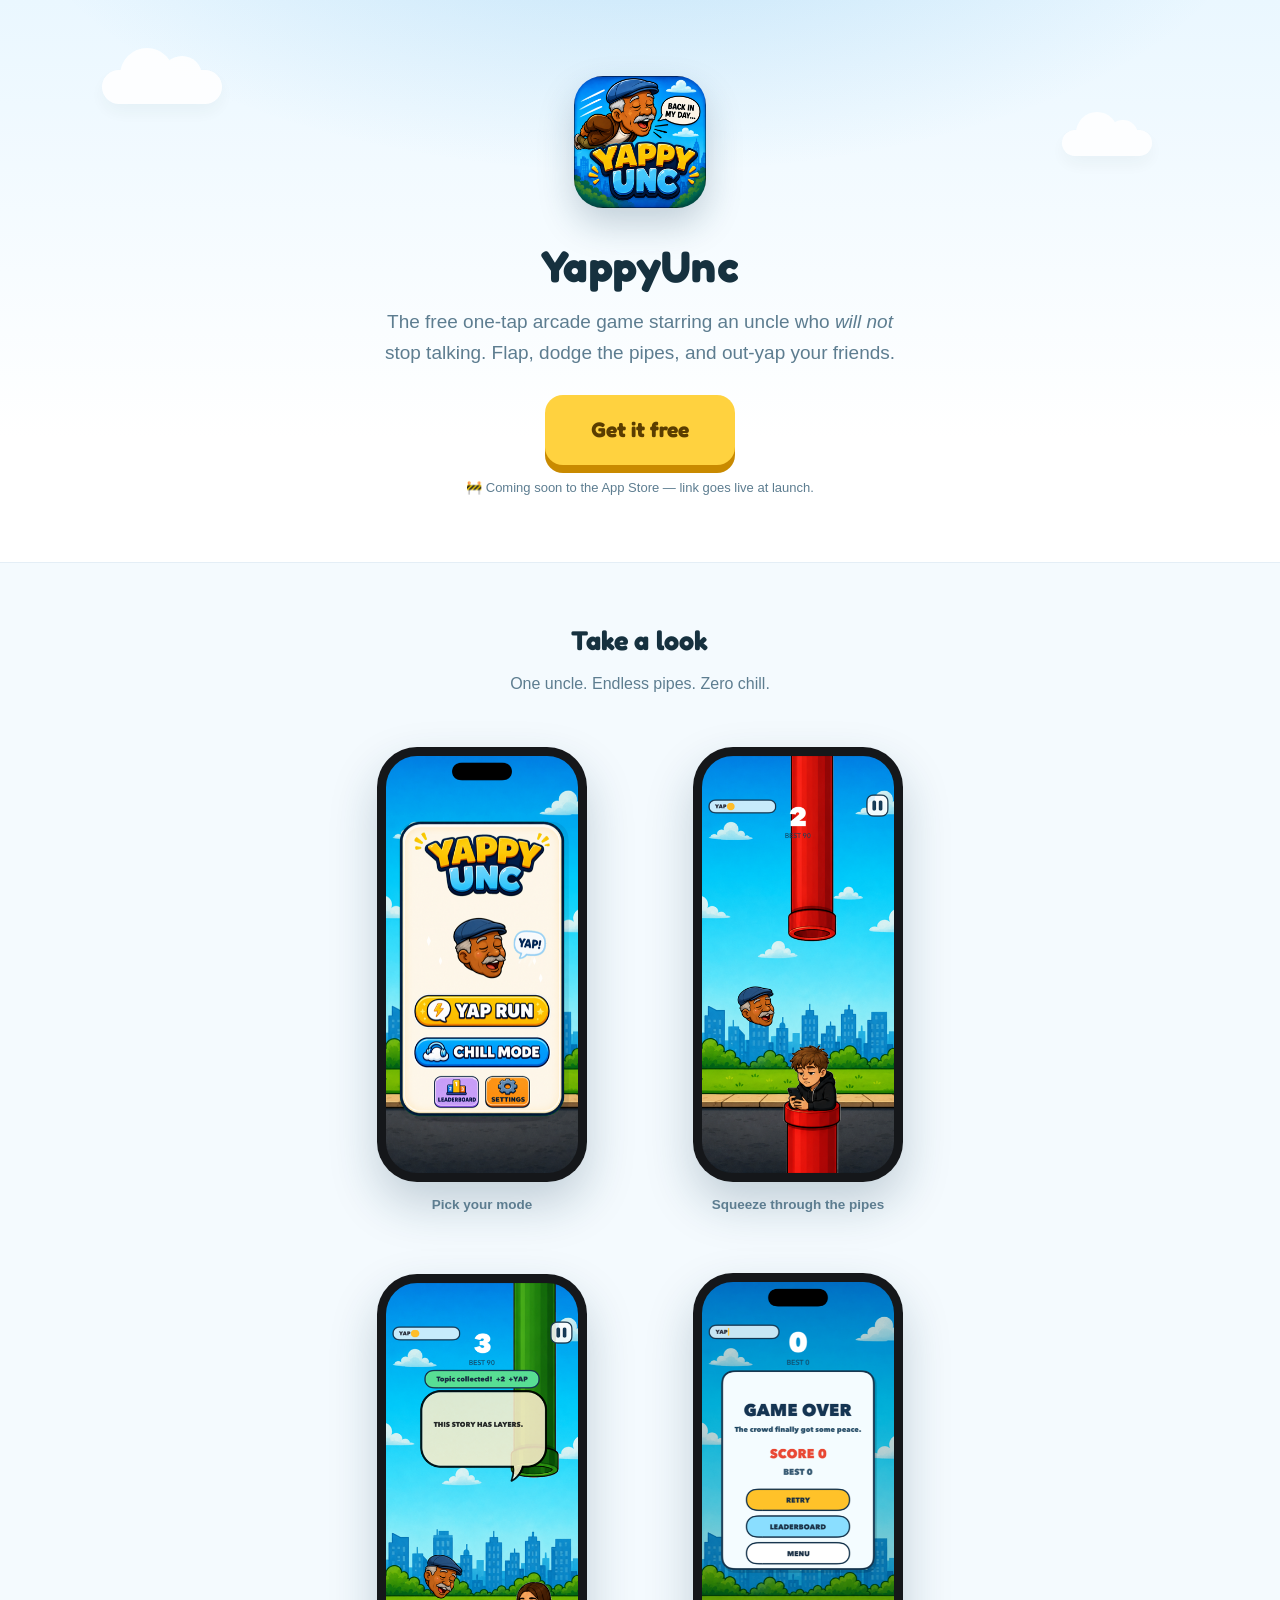
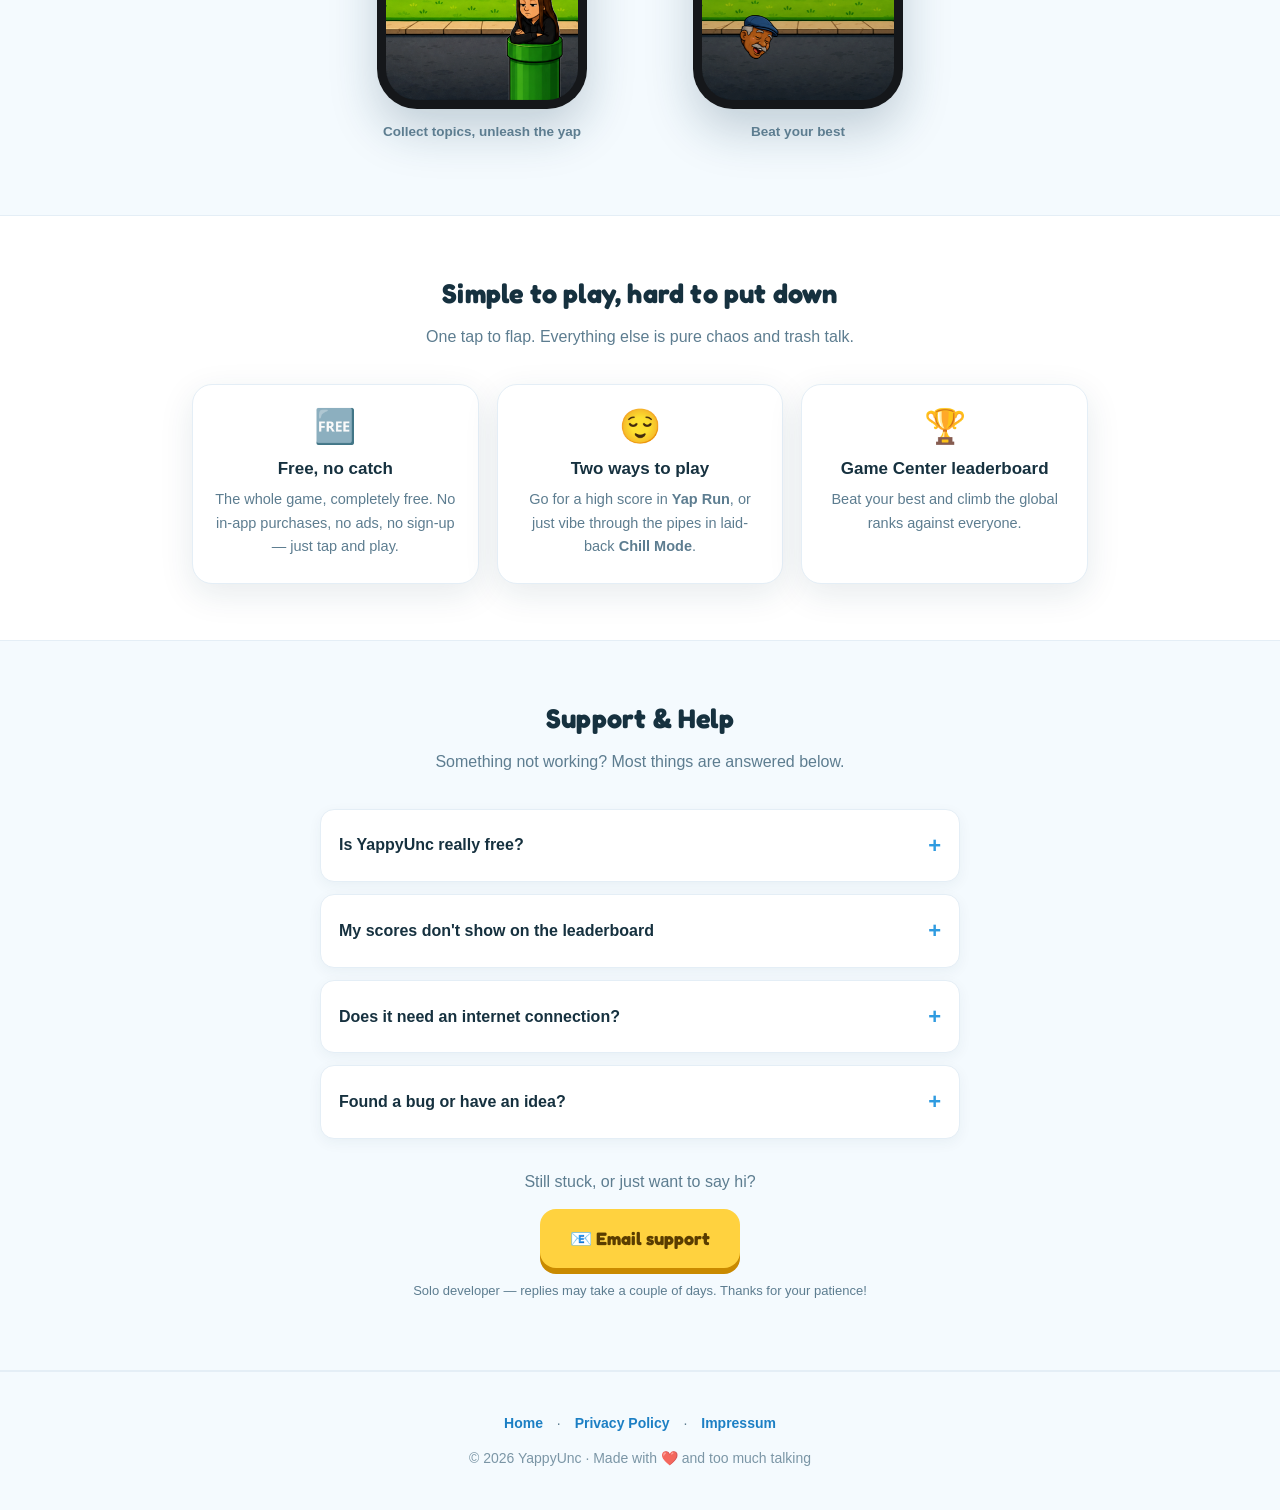
==== index.html @ 66b4a99d "Initial commit: YappyUnc support & landing site" ====
<!DOCTYPE html>
<html lang="en">
<head>
  <meta charset="utf-8">
  <meta name="viewport" content="width=device-width, initial-scale=1">
  <title>YappyUnc — the yapping-uncle flap game</title>
  <meta name="description" content="YappyUnc is a free, cheeky one-tap arcade game starring an uncle who just won't stop talking. Flap, dodge the pipes, and climb the Game Center leaderboard.">
  <link rel="stylesheet" href="style.css">
</head>
<body>

  <!-- ===== Hero ===== -->
  <header class="hero">
    <div class="cloud c1"></div>
    <div class="cloud c2"></div>

    <div class="hero-icon-scene">
      <div class="hero-icon" id="heroIcon">
        <img src="assets/icon.png" alt="YappyUnc app icon">
        <span class="hero-bubble">YAP!</span>
      </div>
    </div>
    <h1 class="title display">YappyUnc</h1>
    <p class="pitch">The free one-tap arcade game starring an uncle who <em>will not</em> stop talking. Flap, dodge the pipes, and out-yap your friends.</p>

    <div class="hero-cta">
      <a class="btn-chunky big" href="#">Get it free</a>
    </div>
    <span class="soon">🚧 Coming soon to the App Store — link goes live at launch.</span>
  </header>

  <!-- ===== Screenshots ===== -->
  <section class="block alt">
    <div class="wrap">
      <h2 class="section display">Take a look</h2>
      <p class="sub">One uncle. Endless pipes. Zero chill.</p>
      <div class="shots-wrap">
        <figure class="shot-fig">
          <div class="phone"><img src="assets/shot-menu.png" alt="YappyUnc main menu" loading="lazy"></div>
          <span class="cap">Pick your mode</span>
        </figure>
        <figure class="shot-fig">
          <div class="phone"><img src="assets/shot-dodge.png" alt="YappyUnc gameplay — dodging a pipe" loading="lazy"></div>
          <span class="cap">Squeeze through the pipes</span>
        </figure>
        <figure class="shot-fig">
          <div class="phone"><img src="assets/shot-yap.png" alt="YappyUnc — collecting a topic and yapping" loading="lazy"></div>
          <span class="cap">Collect topics, unleash the yap</span>
        </figure>
        <figure class="shot-fig">
          <div class="phone"><img src="assets/shot-gameover.png" alt="YappyUnc game over screen" loading="lazy"></div>
          <span class="cap">Beat your best</span>
        </figure>
      </div>
    </div>
  </section>

  <!-- ===== Features ===== -->
  <section class="block">
    <div class="wrap">
      <h2 class="section display">Simple to play, hard to put down</h2>
      <p class="sub">One tap to flap. Everything else is pure chaos and trash talk.</p>
      <div class="features">
        <div class="feature">
          <div class="ico">🆓</div>
          <h3>Free, no catch</h3>
          <p>The whole game, completely free. No in-app purchases, no ads, no sign-up — just tap and play.</p>
        </div>
        <div class="feature">
          <div class="ico">😌</div>
          <h3>Two ways to play</h3>
          <p>Go for a high score in <strong>Yap Run</strong>, or just vibe through the pipes in laid-back <strong>Chill Mode</strong>.</p>
        </div>
        <div class="feature">
          <div class="ico">🏆</div>
          <h3>Game Center leaderboard</h3>
          <p>Beat your best and climb the global ranks against everyone.</p>
        </div>
      </div>
    </div>
  </section>

  <!-- ===== Support ===== -->
  <section class="block alt" id="support">
    <div class="wrap narrow">
      <h2 class="section display">Support &amp; Help</h2>
      <p class="sub">Something not working? Most things are answered below.</p>

      <div class="faq">
        <details>
          <summary>Is YappyUnc really free?</summary>
          <p>Yes — completely. There are no in-app purchases, no ads, and no account to sign up for. Download it and play.</p>
        </details>
        <details>
          <summary>My scores don't show on the leaderboard</summary>
          <p>The leaderboard uses Apple <strong>Game Center</strong>. Make sure it's enabled in your iOS Settings and that you're signed in. Scores submit automatically when you beat your best.</p>
        </details>
        <details>
          <summary>Does it need an internet connection?</summary>
          <p>No — the game plays fully offline. Only the Game Center leaderboard needs a connection so your ranking can sync.</p>
        </details>
        <details>
          <summary>Found a bug or have an idea?</summary>
          <p>I'd love to hear it — drop me an email below. It's just one person making this, so every report genuinely helps.</p>
        </details>
      </div>

      <div class="contact-cta">
        <p class="sub" style="margin-bottom:14px;">Still stuck, or just want to say hi?</p>
        <a class="btn-chunky" href="mailto:CONTACT@EXAMPLE.COM">📧 Email support</a>
        <p class="soon" style="position:static;">Solo developer — replies may take a couple of days. Thanks for your patience!</p>
      </div>
    </div>
  </section>

  <!-- ===== Footer ===== -->
  <footer class="site">
    <nav>
      <a href="index.html">Home</a> ·
      <a href="privacy.html">Privacy Policy</a> ·
      <a href="impressum.html">Impressum</a>
    </nav>
    <div class="copy">© 2026 YappyUnc · Made with ❤️ and too much talking</div>
  </footer>

  <script>
  (function(){
    const icon = document.getElementById('heroIcon');
    if (icon) {
      const M = 14;
      icon.addEventListener('pointermove', e => {
        const r = icon.getBoundingClientRect();
        const nx = (e.clientX - r.left) / r.width - 0.5;
        const ny = (e.clientY - r.top) / r.height - 0.5;
        icon.style.transform = `rotateY(${nx*2*M}deg) rotateX(${-ny*2*M}deg)`;
      });
      icon.addEventListener('pointerleave', () => { icon.style.transform = 'rotateY(0) rotateX(0)'; });
    }
  })();
  </script>

</body>
</html>
---- style.css ----
/* ---- YappyUnc site ---- */
@import url('https://fonts.googleapis.com/css2?family=Fredoka:wght@500;600;700&display=swap');

:root {
  --sky: #2f9be0;
  --sky-deep: #1c7fc4;
  --sun: #ffd23f;
  --sun-deep: #f5b400;
  --ink: #16313f;
  --ink-soft: #5d7d90;
  --bg: #ffffff;
  --bg-soft: #f4fafe;
  --border: #e4eef6;
  --shadow: 0 10px 34px rgba(20, 58, 82, 0.10);
  --radius: 20px;
}

* { box-sizing: border-box; }
html { -webkit-text-size-adjust: 100%; scroll-behavior: smooth; }

body {
  margin: 0;
  font-family: -apple-system, BlinkMacSystemFont, "Segoe UI", Roboto, Helvetica, Arial, sans-serif;
  color: var(--ink);
  line-height: 1.62;
  background: var(--bg);
}

.display {
  font-family: "Fredoka", -apple-system, system-ui, sans-serif;
  letter-spacing: 0.2px;
}

a { color: var(--sky-deep); }

.wrap { max-width: 940px; margin: 0 auto; padding: 0 22px; }
.narrow { max-width: 720px; }

/* ---------- Hero ---------- */
.hero {
  position: relative;
  text-align: center;
  padding: 76px 22px 64px;
  overflow: hidden;
  background:
    radial-gradient(900px 420px at 50% -120px, rgba(47,155,224,0.22), rgba(47,155,224,0) 70%),
    linear-gradient(180deg, #eaf7ff 0%, #ffffff 78%);
}
.cloud {
  position: absolute;
  background: #ffffff;
  border-radius: 100px;
  filter: blur(0.3px);
  opacity: 0.9;
  box-shadow: 0 8px 20px rgba(20,58,82,0.05);
}
.cloud::before, .cloud::after {
  content: ""; position: absolute; background: #fff; border-radius: 50%;
}
.c1 { width: 120px; height: 34px; top: 70px; left: 8%; }
.c1::before { width: 54px; height: 54px; top: -22px; left: 18px; }
.c1::after  { width: 40px; height: 40px; top: -14px; left: 60px; }
.c2 { width: 90px; height: 26px; top: 130px; right: 10%; }
.c2::before { width: 42px; height: 42px; top: -18px; left: 14px; }
.c2::after  { width: 30px; height: 30px; top: -10px; left: 46px; }

.app-icon {
  width: 132px; height: 132px;
  border-radius: 29px;
  box-shadow: 0 16px 36px rgba(20,58,82,0.22);
  position: relative;
  z-index: 2;
}
h1.title {
  font-size: 44px;
  font-weight: 700;
  margin: 22px 0 6px;
  position: relative; z-index: 2;
}
.pitch {
  font-size: 19px;
  color: var(--ink-soft);
  max-width: 520px;
  margin: 0 auto 26px;
  position: relative; z-index: 2;
}

/* App Store badge */
.appstore {
  display: inline-flex; align-items: center; gap: 12px;
  background: #111; color: #fff;
  padding: 12px 20px 12px 18px;
  border-radius: 14px;
  text-decoration: none;
  position: relative; z-index: 2;
  transition: transform .15s ease, box-shadow .15s ease;
  box-shadow: 0 8px 20px rgba(0,0,0,0.18);
}
.appstore:hover { transform: translateY(-2px); box-shadow: 0 12px 26px rgba(0,0,0,0.24); }
.appstore svg { width: 26px; height: 26px; fill: #fff; }
.appstore .lbl { text-align: left; line-height: 1.1; }
.appstore .lbl small { display: block; font-size: 11px; opacity: .85; font-weight: 500; }
.appstore .lbl b { font-size: 19px; font-weight: 600; letter-spacing: .2px; }
.soon { display:block; margin-top: 12px; font-size: 13px; color: var(--ink-soft); position: relative; z-index:2; }

/* Hero interactive icon — 3D tilt + flap + yap bubble */
.hero-icon-scene { perspective: 800px; display: flex; justify-content: center; position: relative; z-index: 2; margin-bottom: 4px; }
.hero-icon { position: relative; width: 132px; height: 132px; cursor: pointer; transform-style: preserve-3d;
  transition: transform .5s cubic-bezier(.23,1,.32,1); will-change: transform; }
.hero-icon img { width: 132px; height: 132px; border-radius: 29px; display: block;
  box-shadow: 0 16px 36px rgba(20,58,82,.22); transition: transform .45s cubic-bezier(.34,1.56,.64,1); }
.hero-icon:hover img { animation: heroFlap .7s ease-in-out infinite; }
@keyframes heroFlap { 0%,100%{transform:translateY(0) rotate(0)} 50%{transform:translateY(-10px) rotate(-3deg)} }
.hero-bubble { position: absolute; top: -8px; right: -34px; background: #fff; color: var(--ink);
  font-family: "Fredoka", sans-serif; font-weight: 700; font-size: 15px; padding: 6px 12px;
  border-radius: 13px 13px 13px 3px; box-shadow: 0 6px 14px rgba(20,58,82,.18);
  opacity: 0; transform: translateZ(40px) scale(.4); pointer-events: none;
  transition: opacity .25s ease, transform .45s cubic-bezier(.34,1.56,.64,1); }
.hero-icon:hover .hero-bubble { opacity: 1; transform: translateZ(40px) scale(1); }

/* Chunky push button — pressable game-style */
.btn-chunky { display: inline-block; font-family: "Fredoka", sans-serif; font-weight: 700; font-size: 18px;
  cursor: pointer; border: 0; text-decoration: none; background: var(--sun); color: #5a3d00;
  padding: 15px 30px; border-radius: 16px; box-shadow: 0 6px 0 #c98a00;
  transition: transform .08s ease, box-shadow .08s ease; }
.btn-chunky:hover { transform: translateY(-1px); box-shadow: 0 7px 0 #c98a00; }
.btn-chunky:active { transform: translateY(5px); box-shadow: 0 1px 0 #c98a00; }
.btn-chunky.big { font-size: 21px; padding: 18px 46px; border-radius: 18px; box-shadow: 0 8px 0 #c98a00; }
.btn-chunky.big:hover { transform: translateY(-1px); box-shadow: 0 9px 0 #c98a00; }
.btn-chunky.big:active { transform: translateY(6px); box-shadow: 0 2px 0 #c98a00; }
.hero-cta { position: relative; z-index: 2; margin-top: 8px; }

/* ---------- Sections ---------- */
section.block { padding: 56px 0; }
.alt { background: var(--bg-soft); border-top: 1px solid var(--border); border-bottom: 1px solid var(--border); }
h2.section {
  font-size: 27px; font-weight: 700; text-align: center; margin: 0 0 8px;
}
.sub { text-align: center; color: var(--ink-soft); margin: 0 auto 34px; max-width: 540px; }

/* Screenshots */
.shots-wrap {
  display: flex; gap: 26px; justify-content: center; align-items: flex-end; flex-wrap: wrap;
}
.phone {
  width: 210px;
  border-radius: 40px;
  background: #15171a;
  padding: 9px;
  box-shadow: 0 22px 48px rgba(20, 58, 82, 0.22);
  transition: transform .2s ease;
}
.phone:hover { transform: translateY(-6px); }
.phone.center { width: 234px; }
.phone img { width: 100%; display: block; border-radius: 31px; }
.shot-fig { text-align: center; }
.shot-fig .cap { display: block; margin-top: 12px; font-size: 13.5px; color: var(--ink-soft); font-weight: 600; }

/* Feature grid */
.features { display: grid; grid-template-columns: repeat(3, 1fr); gap: 18px; }
.feature {
  background: var(--bg); border: 1px solid var(--border); border-radius: var(--radius);
  padding: 24px 20px; text-align: center; box-shadow: var(--shadow);
}
.feature .ico { font-size: 34px; line-height: 1; }
.feature h3 { font-size: 17px; margin: 12px 0 6px; }
.feature p { font-size: 14.5px; color: var(--ink-soft); margin: 0; }

/* Icon variants strip */
.icons-row { display: flex; justify-content: center; gap: 22px; flex-wrap: wrap; }
.icon-pick { text-align: center; }
.icon-pick img { width: 88px; height: 88px; border-radius: 20px; box-shadow: var(--shadow); }
.icon-pick span { display: block; margin-top: 8px; font-size: 13px; color: var(--ink-soft); font-weight: 600; }

/* Support / FAQ */
.faq { max-width: 640px; margin: 0 auto; }
details {
  background: var(--bg); border: 1px solid var(--border); border-radius: 14px;
  padding: 4px 18px; margin: 12px 0; box-shadow: 0 4px 14px rgba(20,58,82,0.05);
}
details[open] { box-shadow: var(--shadow); }
summary {
  cursor: pointer; font-weight: 600; padding: 14px 0; list-style: none;
  display: flex; justify-content: space-between; align-items: center; gap: 12px;
}
summary::-webkit-details-marker { display: none; }
summary::after { content: "+"; font-size: 22px; color: var(--sky); font-weight: 700; }
details[open] summary::after { content: "–"; }
details p { margin: 0 0 16px; color: var(--ink-soft); font-size: 15px; }

.contact-cta { text-align: center; margin-top: 30px; }

/* ---------- Legal pages ---------- */
.legal { padding: 48px 0 24px; }
.legal h1 { font-size: 30px; margin: 0 0 4px; }
.legal .updated { color: var(--ink-soft); font-size: 14px; margin-bottom: 26px; }
.legal h3 { font-size: 17px; margin: 26px 0 6px; }
.legal p, .legal li { color: #2c5269; }
.legal .card {
  background: var(--bg); border: 1px solid var(--border); border-radius: var(--radius);
  padding: 8px 28px 24px; box-shadow: var(--shadow);
}
.back { font-size: 14px; display: inline-block; margin: 24px 0 0; }

/* ---------- Footer ---------- */
footer.site {
  text-align: center; padding: 40px 22px; color: var(--ink-soft); font-size: 14px;
  border-top: 1px solid var(--border); background: var(--bg-soft);
}
footer.site nav a { margin: 0 10px; color: var(--sky-deep); text-decoration: none; font-weight: 600; }
footer.site nav a:hover { text-decoration: underline; }
footer.site .copy { margin-top: 12px; opacity: .8; }

/* ---------- Responsive ---------- */
@media (max-width: 720px) {
  h1.title { font-size: 36px; }
  .features { grid-template-columns: 1fr; }
  section.block { padding: 44px 0; }
  .hero { padding: 60px 22px 48px; }
}
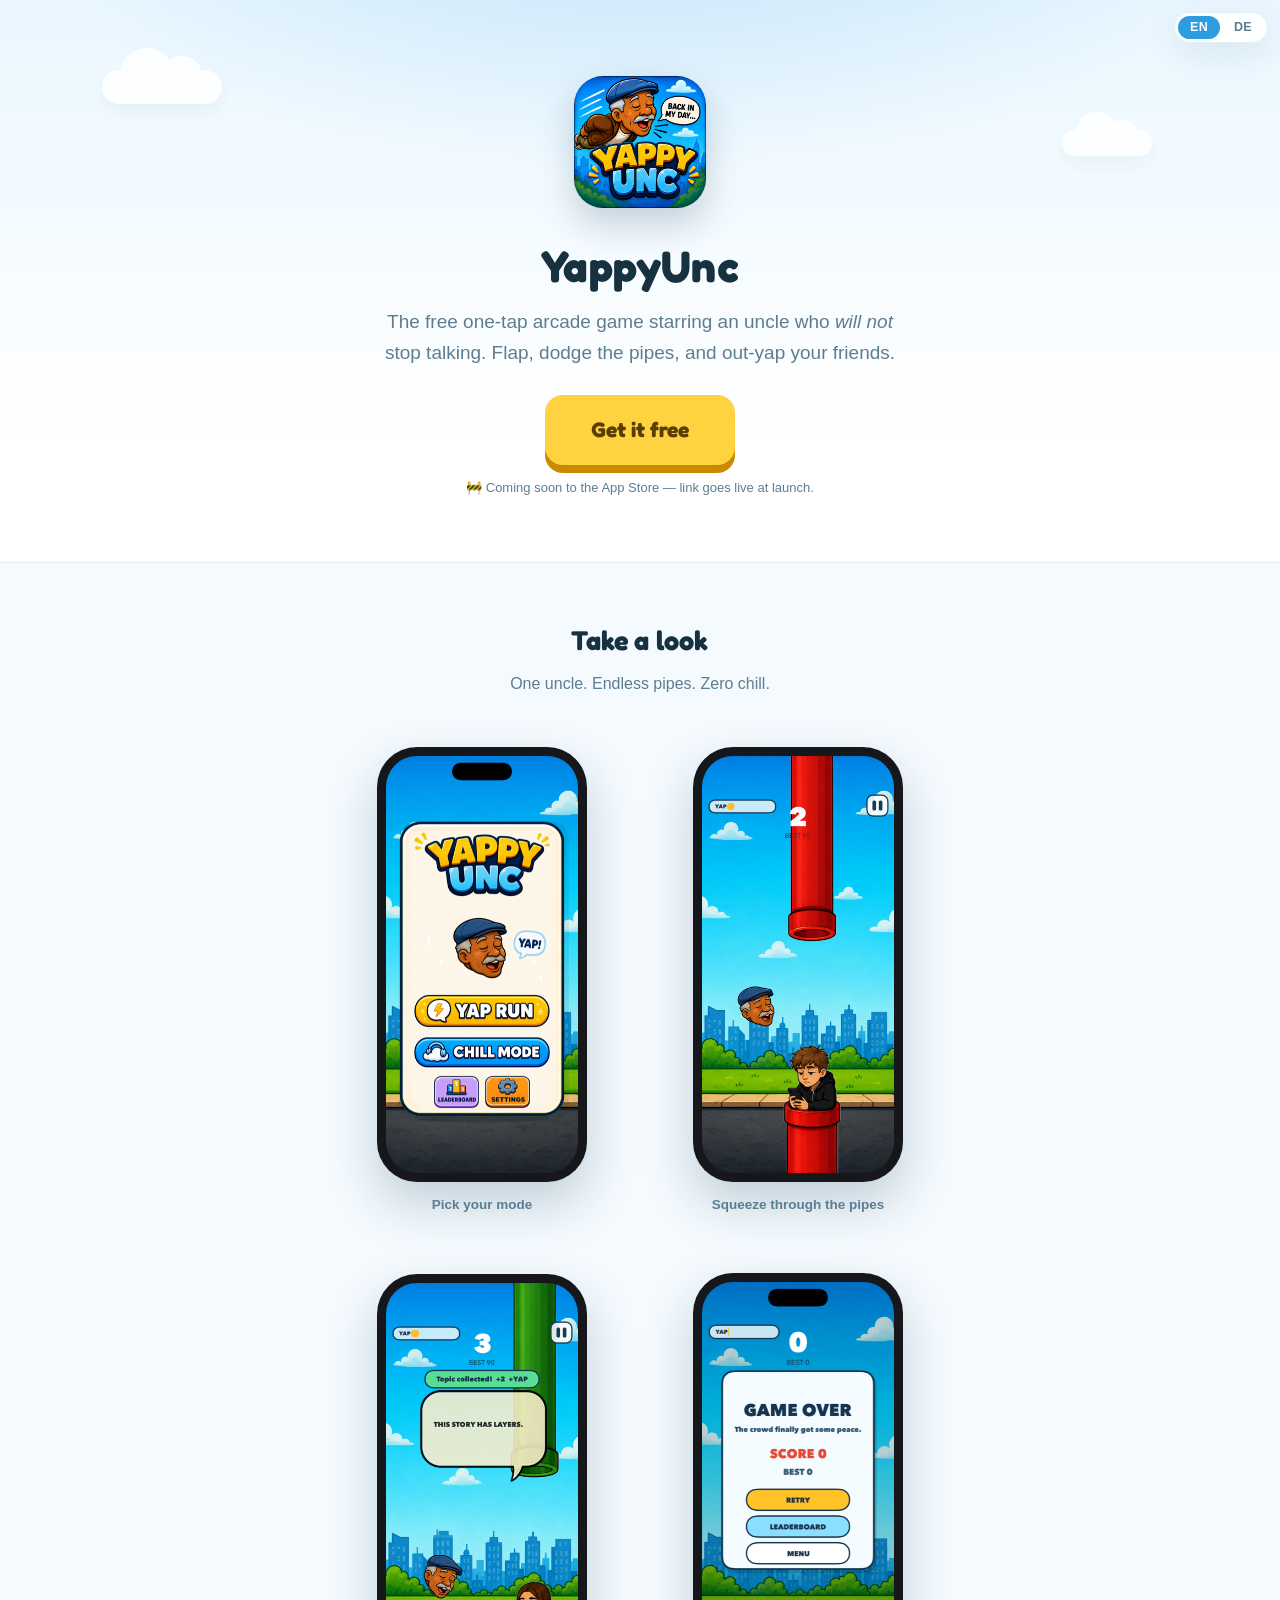
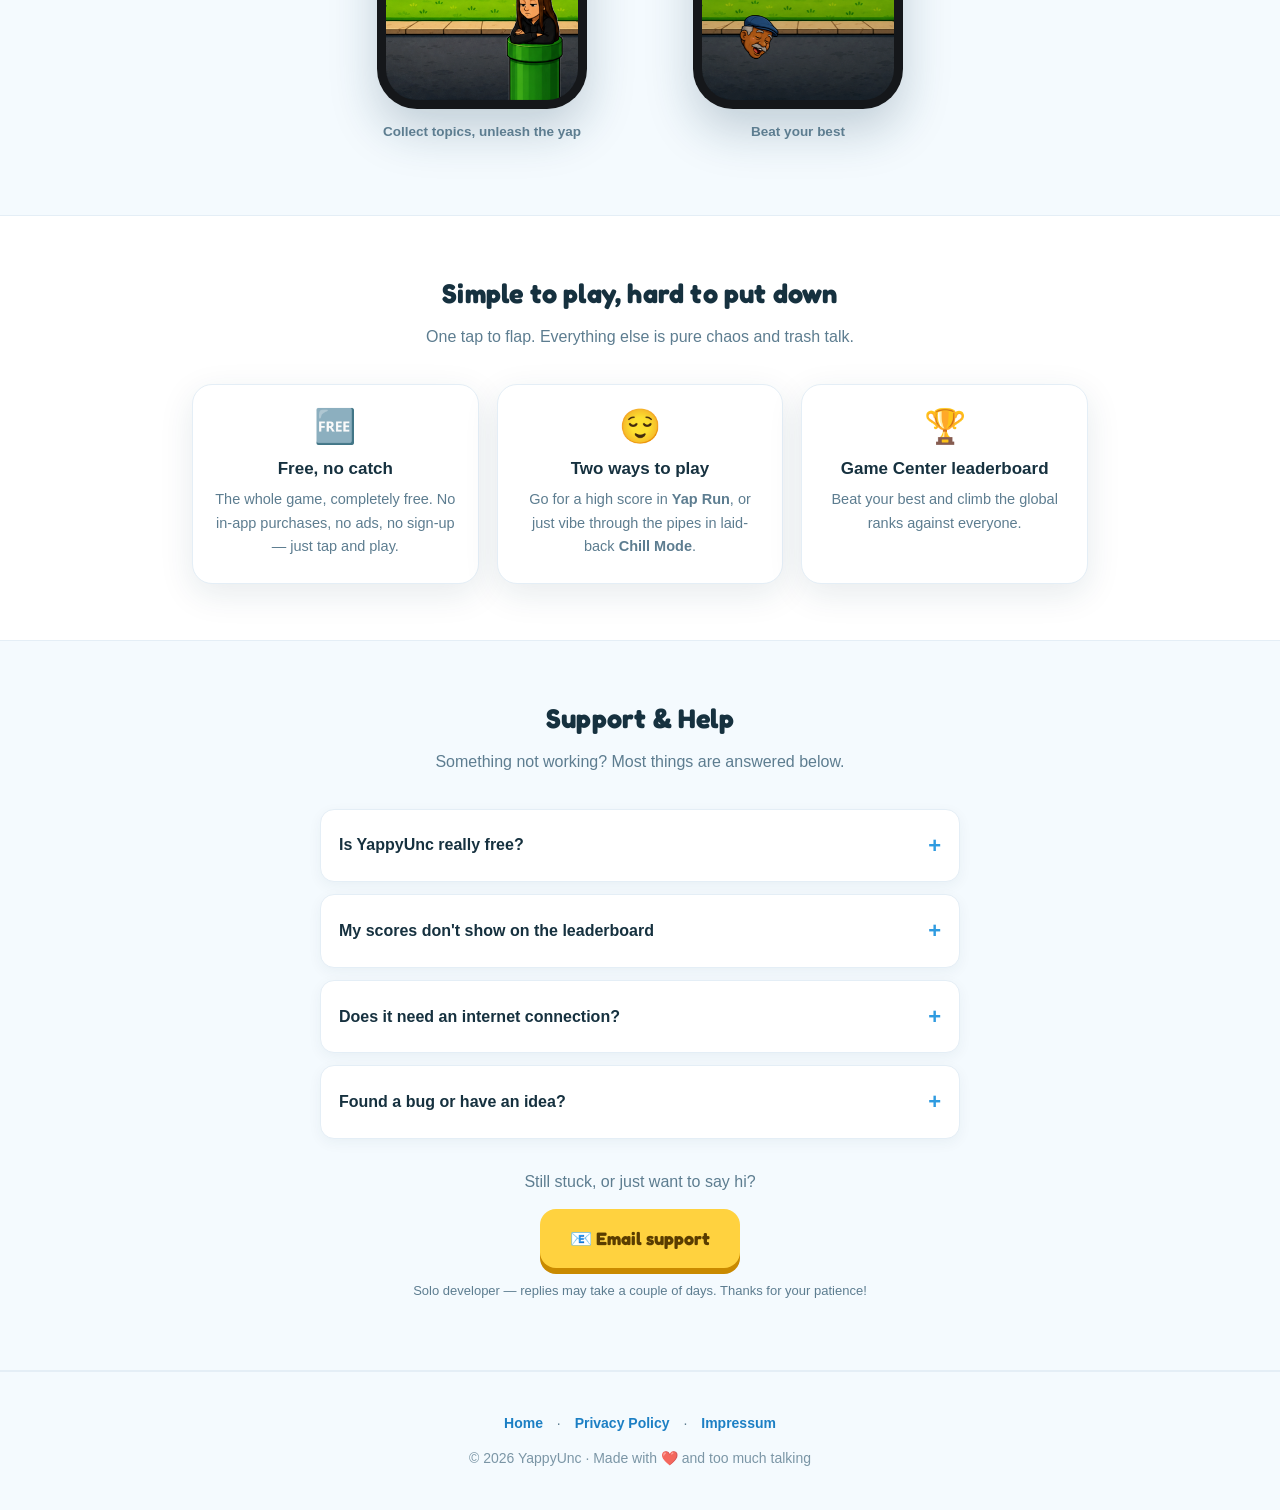
==== commit 2f0363e6: "Finalize legal pages and bilingual site for launch - Impressum: adopt full Dein-Impressum template —" ====
--- a/index.html
+++ b/index.html
@@ -1,13 +1,21 @@
 <!DOCTYPE html>
-<html lang="en">
+<html lang="en" data-lang="en">
 <head>
   <meta charset="utf-8">
   <meta name="viewport" content="width=device-width, initial-scale=1">
   <title>YappyUnc — the yapping-uncle flap game</title>
   <meta name="description" content="YappyUnc is a free, cheeky one-tap arcade game starring an uncle who just won't stop talking. Flap, dodge the pipes, and climb the Game Center leaderboard.">
   <link rel="stylesheet" href="style.css">
+  <script>
+  (function(){var l;try{l=localStorage.getItem('yu-lang');}catch(e){}if(!l){l=(navigator.language||'en').slice(0,2);}l=(l==='de')?'de':'en';document.documentElement.setAttribute('data-lang',l);document.documentElement.setAttribute('lang',l);})();
+  </script>
 </head>
 <body>
+
+  <div class="lang-toggle" role="group" aria-label="Language / Sprache">
+    <button data-l="en" type="button">EN</button>
+    <button data-l="de" type="button">DE</button>
+  </div>
 
   <!-- ===== Hero ===== -->
   <header class="hero">
@@ -21,35 +29,50 @@
       </div>
     </div>
     <h1 class="title display">YappyUnc</h1>
-    <p class="pitch">The free one-tap arcade game starring an uncle who <em>will not</em> stop talking. Flap, dodge the pipes, and out-yap your friends.</p>
+    <p class="pitch">
+      <span class="lang-en">The free one-tap arcade game starring an uncle who <em>will not</em> stop talking. Flap, dodge the pipes, and out-yap your friends.</span>
+      <span class="lang-de">Das kostenlose Ein-Tipp-Arcade-Spiel mit einem Onkel, der <em>einfach nicht</em> aufhört zu reden. Flattere los, weiche den Röhren aus und quatsch deine Freunde an die Wand.</span>
+    </p>
 
     <div class="hero-cta">
-      <a class="btn-chunky big" href="#">Get it free</a>
-    </div>
-    <span class="soon">🚧 Coming soon to the App Store — link goes live at launch.</span>
+      <a class="btn-chunky big" href="#">
+        <span class="lang-en">Get it free</span>
+        <span class="lang-de">Gratis laden</span>
+      </a>
+    </div>
+    <span class="soon">
+      <span class="lang-en">🚧 Coming soon to the App Store — link goes live at launch.</span>
+      <span class="lang-de">🚧 Bald im App Store — der Link geht zum Launch live.</span>
+    </span>
   </header>
 
   <!-- ===== Screenshots ===== -->
   <section class="block alt">
     <div class="wrap">
-      <h2 class="section display">Take a look</h2>
-      <p class="sub">One uncle. Endless pipes. Zero chill.</p>
+      <h2 class="section display">
+        <span class="lang-en">Take a look</span>
+        <span class="lang-de">Wirf einen Blick rein</span>
+      </h2>
+      <p class="sub">
+        <span class="lang-en">One uncle. Endless pipes. Zero chill.</span>
+        <span class="lang-de">Ein Onkel. Endlose Röhren. Null Ruhe.</span>
+      </p>
       <div class="shots-wrap">
         <figure class="shot-fig">
           <div class="phone"><img src="assets/shot-menu.png" alt="YappyUnc main menu" loading="lazy"></div>
-          <span class="cap">Pick your mode</span>
+          <span class="cap"><span class="lang-en">Pick your mode</span><span class="lang-de">Wähle deinen Modus</span></span>
         </figure>
         <figure class="shot-fig">
           <div class="phone"><img src="assets/shot-dodge.png" alt="YappyUnc gameplay — dodging a pipe" loading="lazy"></div>
-          <span class="cap">Squeeze through the pipes</span>
+          <span class="cap"><span class="lang-en">Squeeze through the pipes</span><span class="lang-de">Zwäng dich durch die Röhren</span></span>
         </figure>
         <figure class="shot-fig">
           <div class="phone"><img src="assets/shot-yap.png" alt="YappyUnc — collecting a topic and yapping" loading="lazy"></div>
-          <span class="cap">Collect topics, unleash the yap</span>
+          <span class="cap"><span class="lang-en">Collect topics, unleash the yap</span><span class="lang-de">Sammle Themen, entfessle das Gelaber</span></span>
         </figure>
         <figure class="shot-fig">
           <div class="phone"><img src="assets/shot-gameover.png" alt="YappyUnc game over screen" loading="lazy"></div>
-          <span class="cap">Beat your best</span>
+          <span class="cap"><span class="lang-en">Beat your best</span><span class="lang-de">Knack deinen Rekord</span></span>
         </figure>
       </div>
     </div>
@@ -58,23 +81,32 @@
   <!-- ===== Features ===== -->
   <section class="block">
     <div class="wrap">
-      <h2 class="section display">Simple to play, hard to put down</h2>
-      <p class="sub">One tap to flap. Everything else is pure chaos and trash talk.</p>
+      <h2 class="section display">
+        <span class="lang-en">Simple to play, hard to put down</span>
+        <span class="lang-de">Einfach zu spielen, schwer aus der Hand zu legen</span>
+      </h2>
+      <p class="sub">
+        <span class="lang-en">One tap to flap. Everything else is pure chaos and trash talk.</span>
+        <span class="lang-de">Ein Tipp zum Flattern. Der Rest ist pures Chaos und Gelaber.</span>
+      </p>
       <div class="features">
         <div class="feature">
           <div class="ico">🆓</div>
-          <h3>Free, no catch</h3>
-          <p>The whole game, completely free. No in-app purchases, no ads, no sign-up — just tap and play.</p>
+          <h3><span class="lang-en">Free, no catch</span><span class="lang-de">Gratis, kein Haken</span></h3>
+          <p class="lang-en">The whole game, completely free. No in-app purchases, no ads, no sign-up — just tap and play.</p>
+          <p class="lang-de">Das ganze Spiel, komplett gratis. Keine In-App-Käufe, keine Werbung, keine Anmeldung — einfach tippen und spielen.</p>
         </div>
         <div class="feature">
           <div class="ico">😌</div>
-          <h3>Two ways to play</h3>
-          <p>Go for a high score in <strong>Yap Run</strong>, or just vibe through the pipes in laid-back <strong>Chill Mode</strong>.</p>
+          <h3><span class="lang-en">Two ways to play</span><span class="lang-de">Zwei Spielmodi</span></h3>
+          <p class="lang-en">Go for a high score in <strong>Yap Run</strong>, or just vibe through the pipes in laid-back <strong>Chill Mode</strong>.</p>
+          <p class="lang-de">Jage einen Highscore im <strong>Yap Run</strong> oder gleite entspannt durch die Röhren im <strong>Chill Mode</strong>.</p>
         </div>
         <div class="feature">
           <div class="ico">🏆</div>
-          <h3>Game Center leaderboard</h3>
-          <p>Beat your best and climb the global ranks against everyone.</p>
+          <h3><span class="lang-en">Game Center leaderboard</span><span class="lang-de">Game-Center-Bestenliste</span></h3>
+          <p class="lang-en">Beat your best and climb the global ranks against everyone.</p>
+          <p class="lang-de">Knack deinen Rekord und klettere in der weltweiten Rangliste nach oben.</p>
         </div>
       </div>
     </div>
@@ -83,32 +115,51 @@
   <!-- ===== Support ===== -->
   <section class="block alt" id="support">
     <div class="wrap narrow">
-      <h2 class="section display">Support &amp; Help</h2>
-      <p class="sub">Something not working? Most things are answered below.</p>
+      <h2 class="section display">
+        <span class="lang-en">Support &amp; Help</span>
+        <span class="lang-de">Support &amp; Hilfe</span>
+      </h2>
+      <p class="sub">
+        <span class="lang-en">Something not working? Most things are answered below.</span>
+        <span class="lang-de">Etwas funktioniert nicht? Das Meiste ist unten beantwortet.</span>
+      </p>
 
       <div class="faq">
         <details>
-          <summary>Is YappyUnc really free?</summary>
-          <p>Yes — completely. There are no in-app purchases, no ads, and no account to sign up for. Download it and play.</p>
-        </details>
-        <details>
-          <summary>My scores don't show on the leaderboard</summary>
-          <p>The leaderboard uses Apple <strong>Game Center</strong>. Make sure it's enabled in your iOS Settings and that you're signed in. Scores submit automatically when you beat your best.</p>
-        </details>
-        <details>
-          <summary>Does it need an internet connection?</summary>
-          <p>No — the game plays fully offline. Only the Game Center leaderboard needs a connection so your ranking can sync.</p>
-        </details>
-        <details>
-          <summary>Found a bug or have an idea?</summary>
-          <p>I'd love to hear it — drop me an email below. It's just one person making this, so every report genuinely helps.</p>
+          <summary><span class="lang-en">Is YappyUnc really free?</span><span class="lang-de">Ist YappyUnc wirklich gratis?</span></summary>
+          <p class="lang-en">Yes — completely. There are no in-app purchases, no ads, and no account to sign up for. Download it and play.</p>
+          <p class="lang-de">Ja — komplett. Keine In-App-Käufe, keine Werbung, kein Konto. Herunterladen und spielen.</p>
+        </details>
+        <details>
+          <summary><span class="lang-en">My scores don't show on the leaderboard</span><span class="lang-de">Meine Punkte erscheinen nicht in der Bestenliste</span></summary>
+          <p class="lang-en">The leaderboard uses Apple <strong>Game Center</strong>. Make sure it's enabled in your iOS Settings and that you're signed in. Scores submit automatically when you beat your best.</p>
+          <p class="lang-de">Die Bestenliste nutzt Apple <strong>Game Center</strong>. Stell sicher, dass es in den iOS-Einstellungen aktiviert ist und du angemeldet bist. Punkte werden automatisch übertragen, wenn du deinen Rekord knackst.</p>
+        </details>
+        <details>
+          <summary><span class="lang-en">Does it need an internet connection?</span><span class="lang-de">Braucht das Spiel eine Internetverbindung?</span></summary>
+          <p class="lang-en">No — the game plays fully offline. Only the Game Center leaderboard needs a connection so your ranking can sync.</p>
+          <p class="lang-de">Nein — das Spiel läuft komplett offline. Nur die Game-Center-Bestenliste braucht eine Verbindung, damit dein Ranking synchronisiert wird.</p>
+        </details>
+        <details>
+          <summary><span class="lang-en">Found a bug or have an idea?</span><span class="lang-de">Fehler gefunden oder eine Idee?</span></summary>
+          <p class="lang-en">I'd love to hear it — drop me an email below. It's just one person making this, so every report genuinely helps.</p>
+          <p class="lang-de">Immer her damit — schreib mir unten eine E-Mail. Hier werkelt nur eine Person, also hilft jede Rückmeldung wirklich.</p>
         </details>
       </div>
 
       <div class="contact-cta">
-        <p class="sub" style="margin-bottom:14px;">Still stuck, or just want to say hi?</p>
-        <a class="btn-chunky" href="mailto:CONTACT@EXAMPLE.COM">📧 Email support</a>
-        <p class="soon" style="position:static;">Solo developer — replies may take a couple of days. Thanks for your patience!</p>
+        <p class="sub" style="margin-bottom:14px;">
+          <span class="lang-en">Still stuck, or just want to say hi?</span>
+          <span class="lang-de">Hängst du fest oder willst einfach Hallo sagen?</span>
+        </p>
+        <a class="btn-chunky" href="mailto:pocasigames@icloud.com">
+          <span class="lang-en">📧 Email support</span>
+          <span class="lang-de">📧 Support per E-Mail</span>
+        </a>
+        <p class="soon" style="position:static;">
+          <span class="lang-en">Solo developer — replies may take a couple of days. Thanks for your patience!</span>
+          <span class="lang-de">Einzelentwickler — Antworten können ein paar Tage dauern. Danke für deine Geduld!</span>
+        </p>
       </div>
     </div>
   </section>
@@ -116,25 +167,47 @@
   <!-- ===== Footer ===== -->
   <footer class="site">
     <nav>
-      <a href="index.html">Home</a> ·
-      <a href="privacy.html">Privacy Policy</a> ·
+      <a href="index.html"><span class="lang-en">Home</span><span class="lang-de">Start</span></a> ·
+      <a href="privacy.html"><span class="lang-en">Privacy Policy</span><span class="lang-de">Datenschutz</span></a> ·
       <a href="impressum.html">Impressum</a>
     </nav>
-    <div class="copy">© 2026 YappyUnc · Made with ❤️ and too much talking</div>
+    <div class="copy">
+      <span class="lang-en">© 2026 YappyUnc · Made with ❤️ and too much talking</span>
+      <span class="lang-de">© 2026 YappyUnc · Mit ❤️ und viel zu viel Gerede gemacht</span>
+    </div>
   </footer>
 
   <script>
   (function(){
-    const icon = document.getElementById('heroIcon');
+    var TITLES = {
+      en: "YappyUnc — the yapping-uncle flap game",
+      de: "YappyUnc — das Flatterspiel mit dem quasselnden Onkel"
+    };
+    function setLang(l){
+      document.documentElement.setAttribute('data-lang', l);
+      document.documentElement.setAttribute('lang', l);
+      try { localStorage.setItem('yu-lang', l); } catch(e){}
+      if (TITLES[l]) document.title = TITLES[l];
+      document.querySelectorAll('.lang-toggle button').forEach(function(b){
+        b.classList.toggle('active', b.getAttribute('data-l') === l);
+      });
+    }
+    document.querySelectorAll('.lang-toggle button').forEach(function(b){
+      b.addEventListener('click', function(){ setLang(b.getAttribute('data-l')); });
+    });
+    setLang(document.documentElement.getAttribute('data-lang') || 'en');
+
+    // Hero icon — 3D tilt toward cursor
+    var icon = document.getElementById('heroIcon');
     if (icon) {
-      const M = 14;
-      icon.addEventListener('pointermove', e => {
-        const r = icon.getBoundingClientRect();
-        const nx = (e.clientX - r.left) / r.width - 0.5;
-        const ny = (e.clientY - r.top) / r.height - 0.5;
-        icon.style.transform = `rotateY(${nx*2*M}deg) rotateX(${-ny*2*M}deg)`;
+      var M = 14;
+      icon.addEventListener('pointermove', function(e){
+        var r = icon.getBoundingClientRect();
+        var nx = (e.clientX - r.left) / r.width - 0.5;
+        var ny = (e.clientY - r.top) / r.height - 0.5;
+        icon.style.transform = 'rotateY(' + (nx*2*M) + 'deg) rotateX(' + (-ny*2*M) + 'deg)';
       });
-      icon.addEventListener('pointerleave', () => { icon.style.transform = 'rotateY(0) rotateX(0)'; });
+      icon.addEventListener('pointerleave', function(){ icon.style.transform = 'rotateY(0) rotateX(0)'; });
     }
   })();
   </script>
--- a/style.css
+++ b/style.css
@@ -211,10 +211,35 @@
 footer.site nav a:hover { text-decoration: underline; }
 footer.site .copy { margin-top: 12px; opacity: .8; }
 
+/* ---------- Language switch ---------- */
+html[data-lang="en"] .lang-de { display: none !important; }
+html[data-lang="de"] .lang-en { display: none !important; }
+
+.lang-toggle {
+  position: fixed; top: 12px; right: 12px; z-index: 60;
+  display: inline-flex; gap: 2px;
+  background: rgba(255,255,255,0.92); backdrop-filter: blur(6px);
+  border: 1px solid var(--border); border-radius: 999px; padding: 3px;
+  box-shadow: var(--shadow);
+}
+.lang-toggle button {
+  font-family: inherit; font-weight: 700; font-size: 12.5px; letter-spacing: .3px;
+  cursor: pointer; border: 0; background: transparent; color: var(--ink-soft);
+  padding: 5px 12px; border-radius: 999px; line-height: 1;
+  transition: background .15s ease, color .15s ease;
+}
+.lang-toggle button.active { background: var(--sky); color: #fff; }
+
+/* longer legal content */
+.legal h2 { font-size: 21px; margin: 28px 0 8px; }
+.legal .card ul { margin: 6px 0 16px; padding-left: 20px; }
+.legal .card li { margin: 5px 0; color: #2c5269; }
+
 /* ---------- Responsive ---------- */
 @media (max-width: 720px) {
   h1.title { font-size: 36px; }
   .features { grid-template-columns: 1fr; }
   section.block { padding: 44px 0; }
   .hero { padding: 60px 22px 48px; }
-}
+  .lang-toggle { top: 10px; right: 10px; }
+}
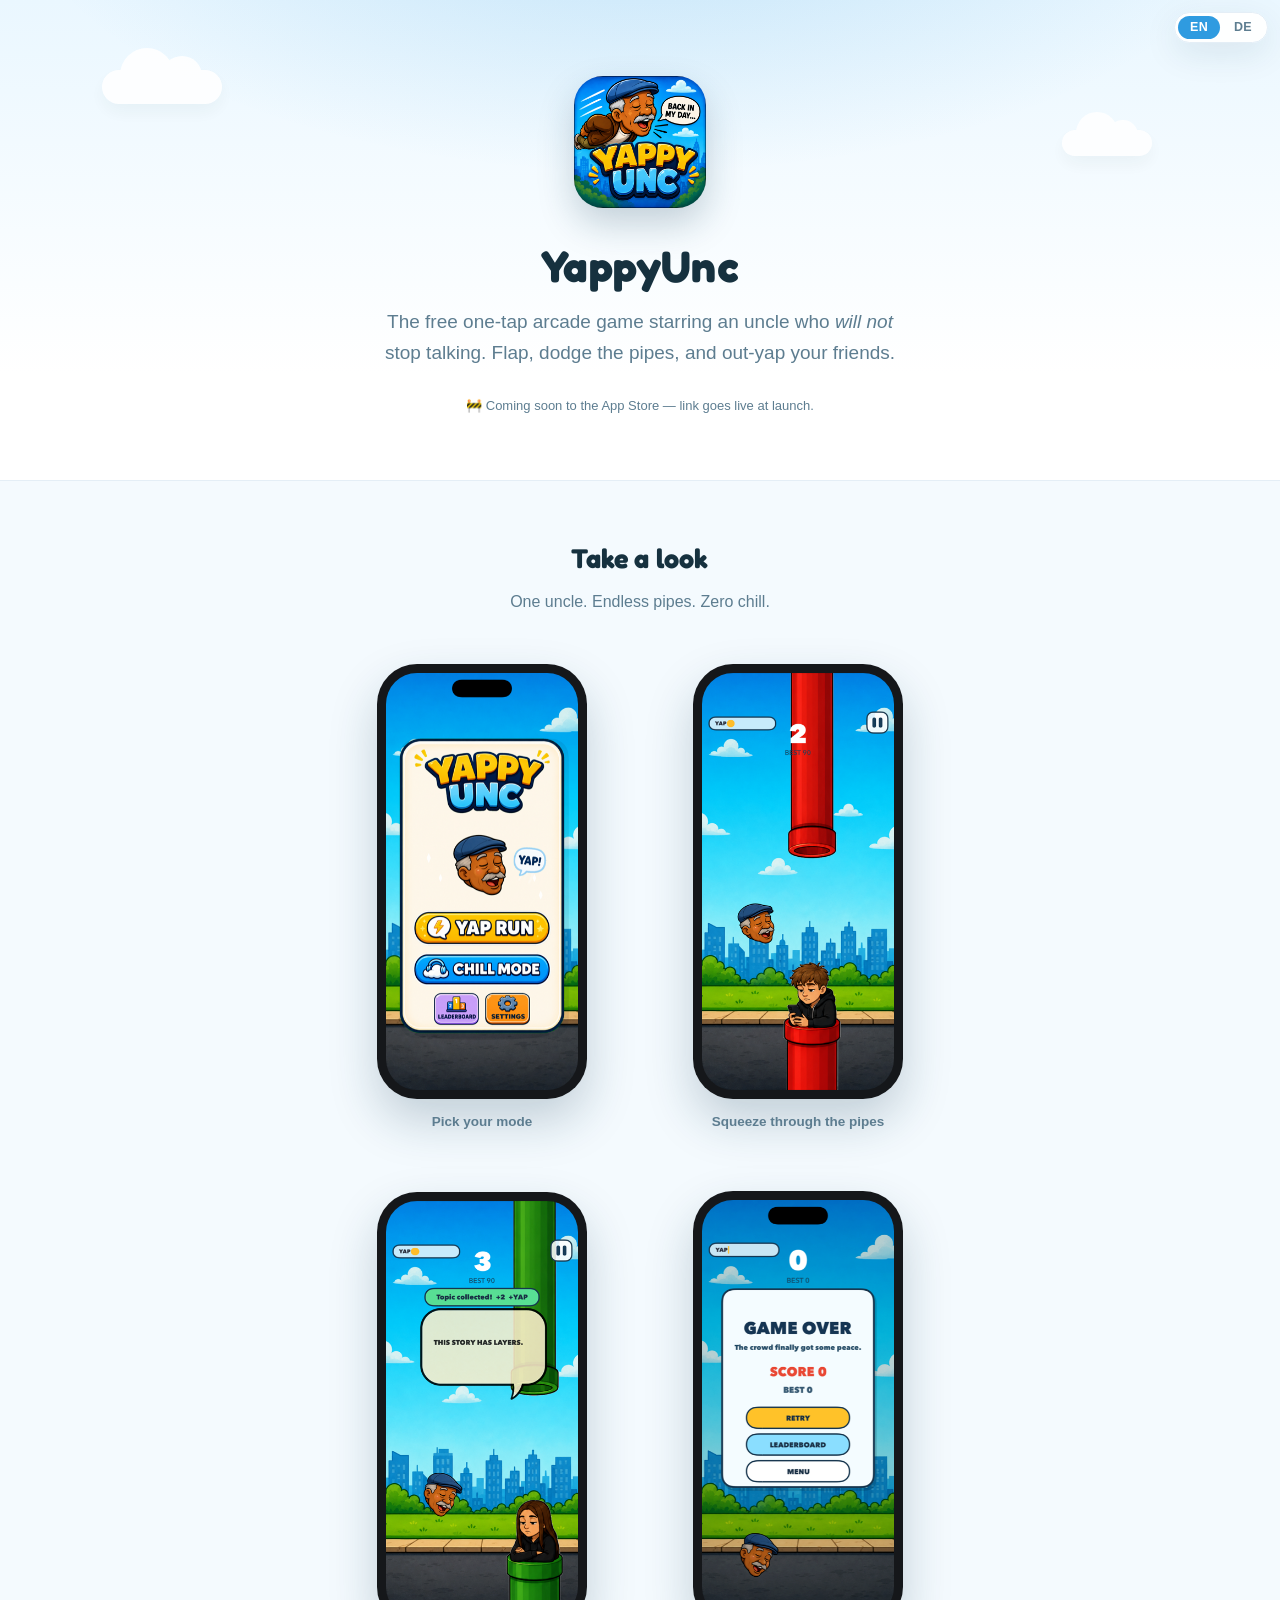
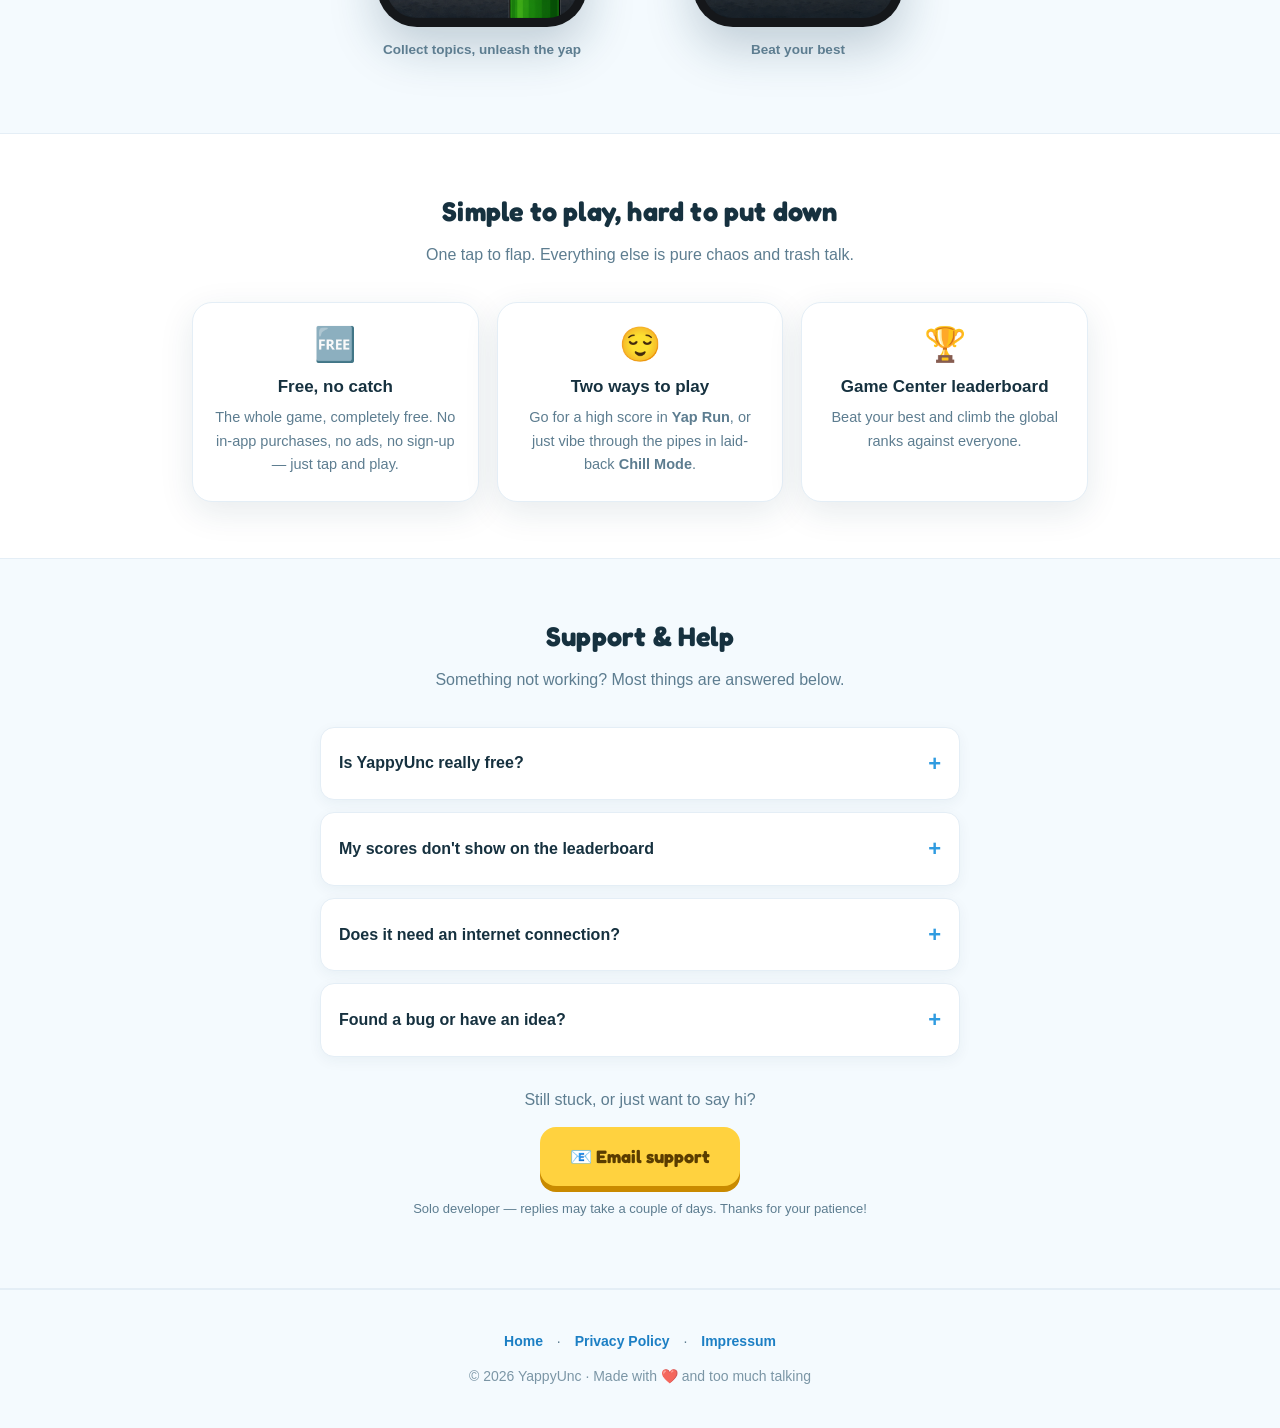
==== commit d9b87c49: "Hide the store CTA until launch (dead '#' link) Button is commented out with the real App Store URL " ====
--- a/index.html
+++ b/index.html
@@ -34,12 +34,14 @@
       <span class="lang-de">Das kostenlose Ein-Tipp-Arcade-Spiel mit einem Onkel, der <em>einfach nicht</em> aufhört zu reden. Flattere los, weiche den Röhren aus und quatsch deine Freunde an die Wand.</span>
     </p>
 
+    <!-- Launch: Kommentar entfernen — die Store-URL ist bereits die echte (App-ID 6786419583).
     <div class="hero-cta">
-      <a class="btn-chunky big" href="#">
+      <a class="btn-chunky big" href="https://apps.apple.com/app/id6786419583">
         <span class="lang-en">Get it free</span>
         <span class="lang-de">Gratis laden</span>
       </a>
     </div>
+    -->
     <span class="soon">
       <span class="lang-en">🚧 Coming soon to the App Store — link goes live at launch.</span>
       <span class="lang-de">🚧 Bald im App Store — der Link geht zum Launch live.</span>
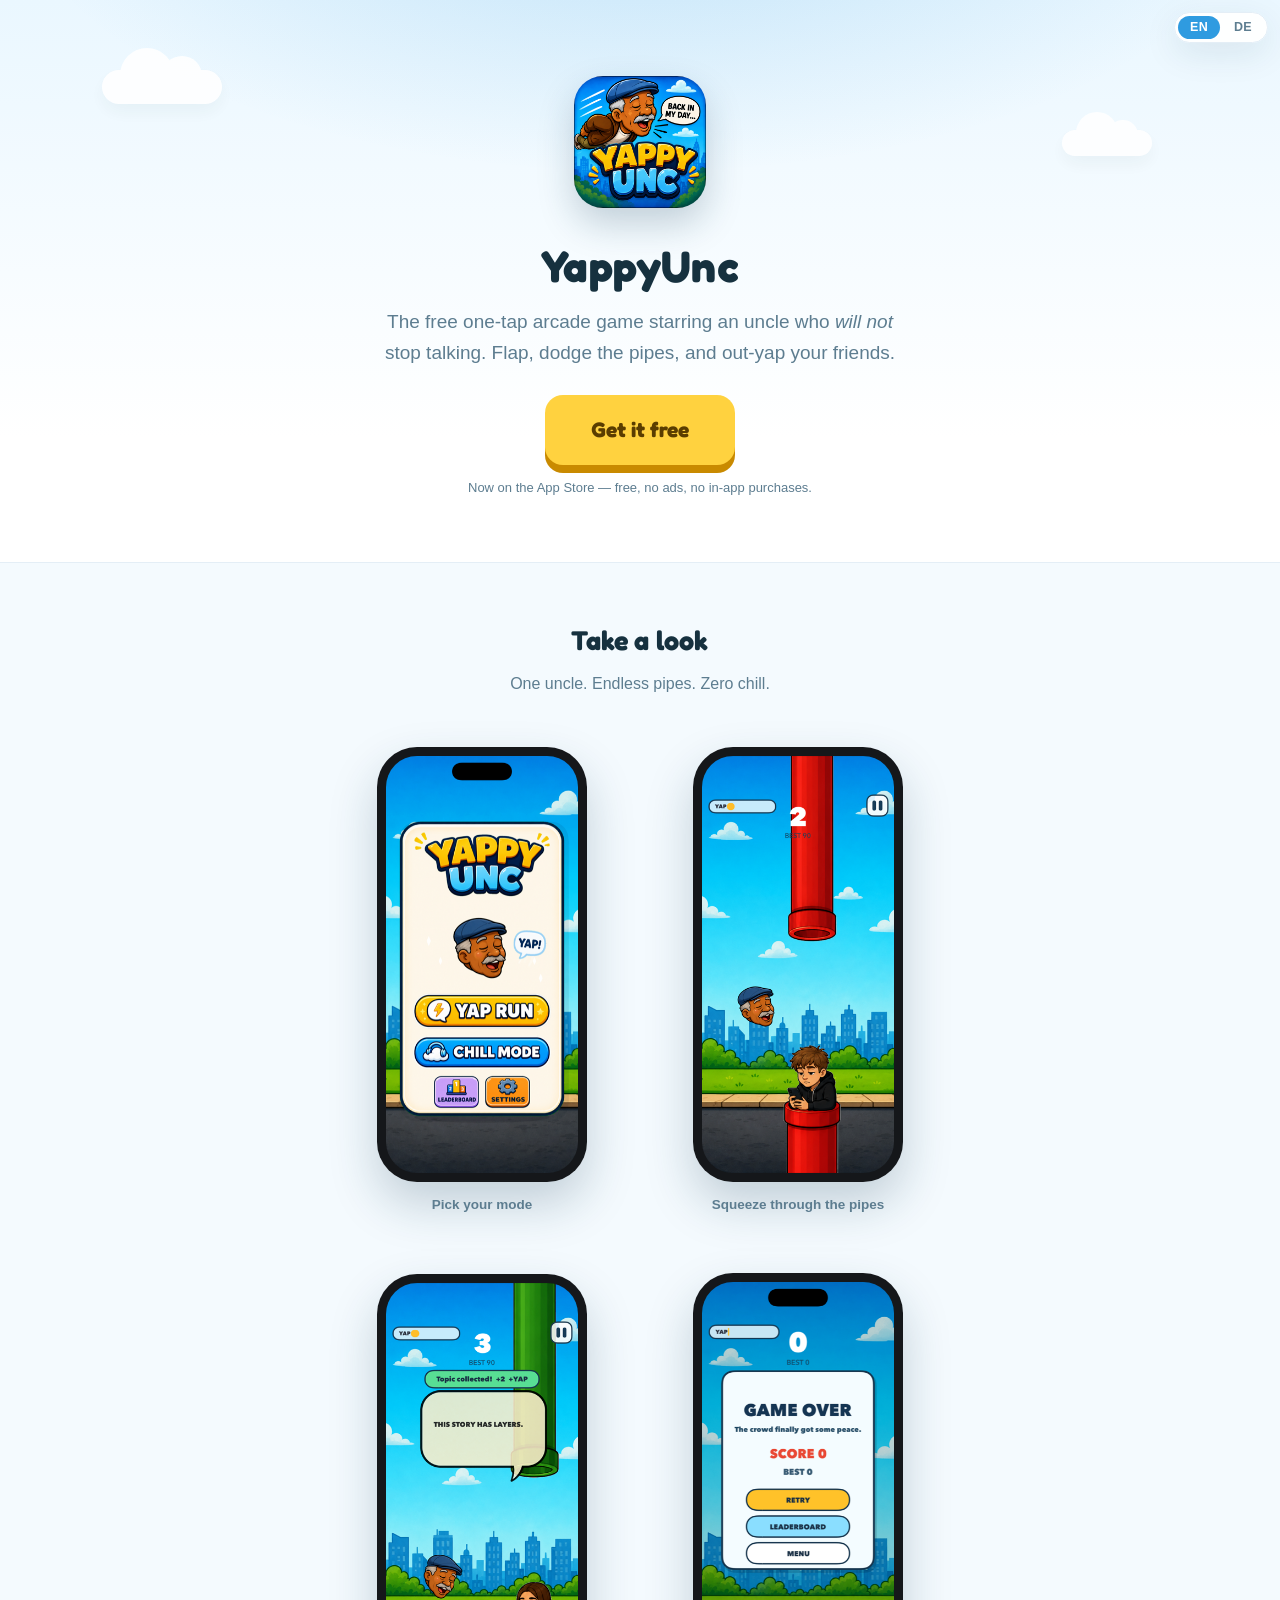
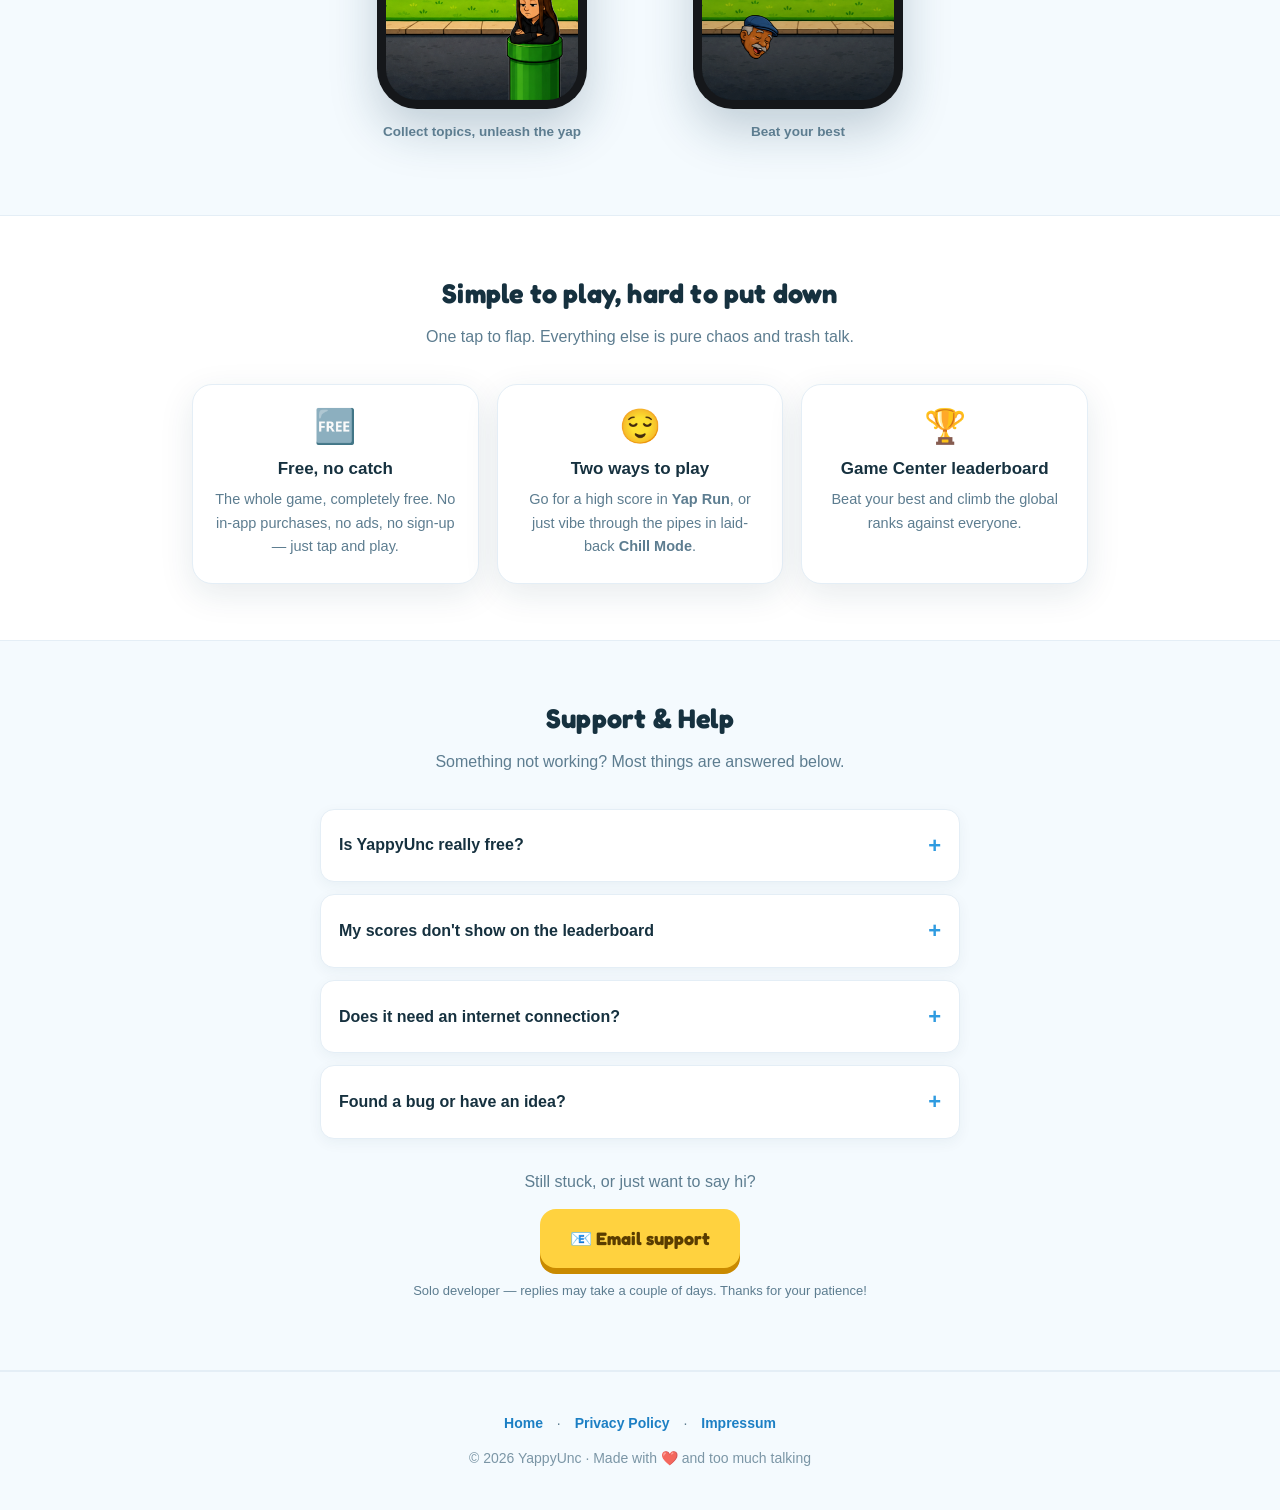
==== commit fd36c1e5: "Go live: enable the App Store download button YappyUnc is approved and published. Uncomment the CTA " ====
--- a/index.html
+++ b/index.html
@@ -34,17 +34,15 @@
       <span class="lang-de">Das kostenlose Ein-Tipp-Arcade-Spiel mit einem Onkel, der <em>einfach nicht</em> aufhört zu reden. Flattere los, weiche den Röhren aus und quatsch deine Freunde an die Wand.</span>
     </p>
 
-    <!-- Launch: Kommentar entfernen — die Store-URL ist bereits die echte (App-ID 6786419583).
     <div class="hero-cta">
       <a class="btn-chunky big" href="https://apps.apple.com/app/id6786419583">
         <span class="lang-en">Get it free</span>
         <span class="lang-de">Gratis laden</span>
       </a>
     </div>
-    -->
     <span class="soon">
-      <span class="lang-en">🚧 Coming soon to the App Store — link goes live at launch.</span>
-      <span class="lang-de">🚧 Bald im App Store — der Link geht zum Launch live.</span>
+      <span class="lang-en">Now on the App Store — free, no ads, no in-app purchases.</span>
+      <span class="lang-de">Jetzt im App Store — gratis, ohne Werbung, ohne In-App-Käufe.</span>
     </span>
   </header>
 
